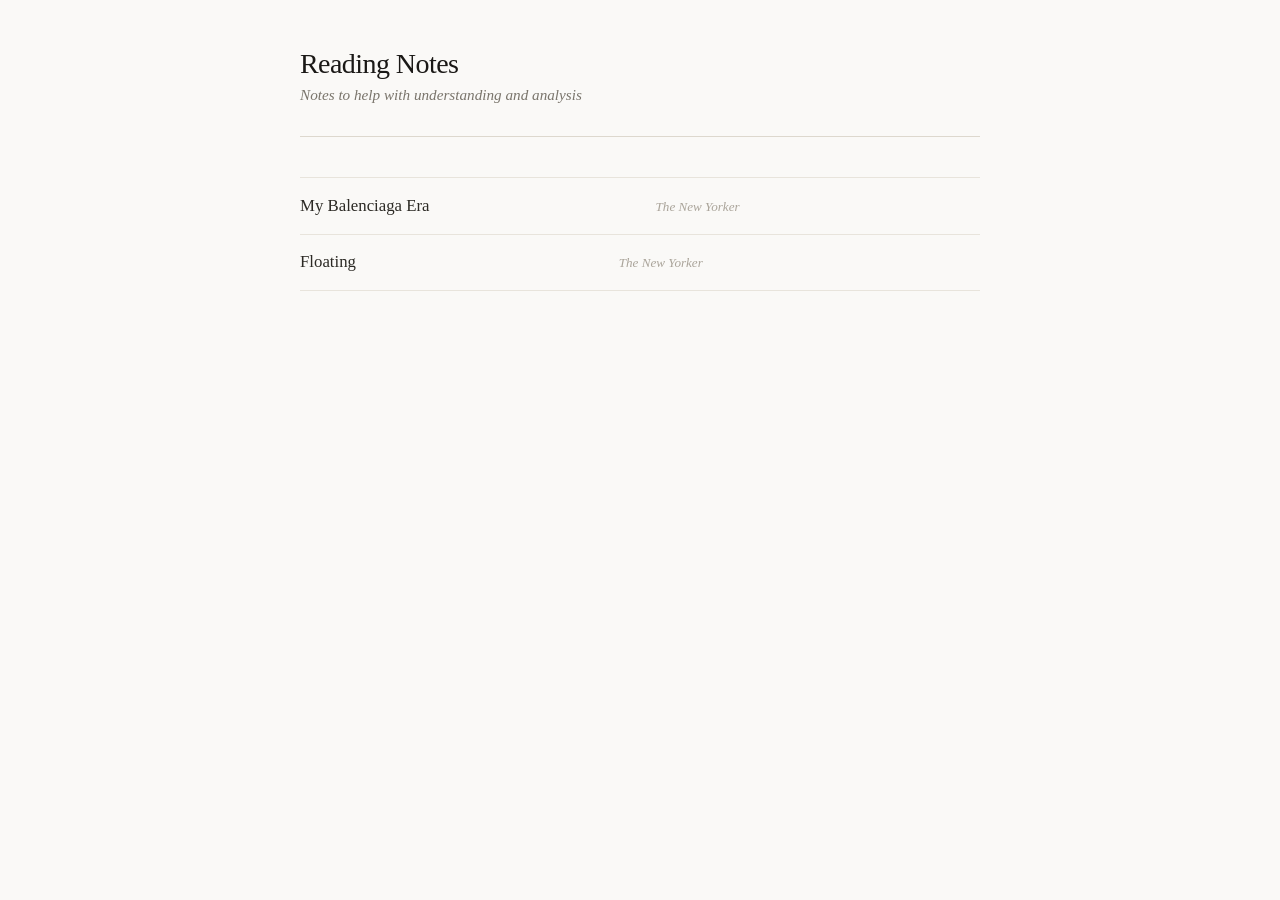
==== index.html @ fe5b50ab "Index page" ====
<!DOCTYPE html>
<html lang="en">
<head>
  <meta charset="UTF-8">
  <meta name="viewport" content="width=device-width, initial-scale=1.0">
  <title>Reading Notes</title>
  <style>
    *, *::before, *::after { box-sizing: border-box; margin: 0; padding: 0; }

    body {
      font-family: Georgia, 'Times New Roman', serif;
      background: #faf9f7;
      color: #2c2a25;
      min-height: 100vh;
      padding: 3rem 1.5rem;
    }

    .container {
      max-width: 680px;
      margin: 0 auto;
    }

    header {
      border-bottom: 1px solid #ddd8ce;
      padding-bottom: 2rem;
      margin-bottom: 2.5rem;
    }

    header h1 {
      font-size: 1.75rem;
      font-weight: normal;
      letter-spacing: -0.02em;
      color: #1a1816;
      margin-bottom: 0.4rem;
    }

    header p {
      font-size: 0.95rem;
      color: #7a756c;
      font-style: italic;
    }

    .book-list {
      list-style: none;
    }

    .book-list li {
      border-bottom: 1px solid #e8e4dc;
    }

    .book-list li:first-child {
      border-top: 1px solid #e8e4dc;
    }

    .book-list a {
      display: flex;
      align-items: baseline;
      justify-content: space-between;
      gap: 1rem;
      padding: 1.1rem 0;
      text-decoration: none;
      color: inherit;
      transition: color 0.15s;
    }

    .book-list a:hover {
      color: #8b4513;
    }

    .book-list a:hover .arrow {
      opacity: 1;
      transform: translateX(3px);
    }

    .book-title {
      font-size: 1.05rem;
      color: inherit;
    }

    .book-meta {
      font-size: 0.82rem;
      color: #aaa49a;
      font-style: italic;
      white-space: nowrap;
      flex-shrink: 0;
    }

    .arrow {
      font-size: 0.9rem;
      color: #8b4513;
      opacity: 0;
      transition: opacity 0.15s, transform 0.15s;
    }

    footer {
      margin-top: 3rem;
      padding-top: 1.5rem;
      border-top: 1px solid #e8e4dc;
      font-size: 0.8rem;
      color: #b5b0a6;
      font-style: italic;
    }

    /* ── HOW TO ADD A NEW BOOK ───────────────────────────────────────
       Copy one <li> block below and paste it at the top of the list.
       Change the href to your new *analysis.html filename,
       and update the title text and source in .book-meta.
       ────────────────────────────────────────────────────────────── */
  </style>
</head>
<body>
  <div class="container">

    <header>
      <h1>Reading Notes</h1>
      <p>Notes to help with understanding and analysis</p>
    </header>

    <ul class="book-list">

      <!-- ADD NEW ENTRIES AT THE TOP OF THIS LIST -->

      <li>
        <a href="NYT_My_Balenciaga_analysis.html">
          <span class="book-title">My Balenciaga Era</span>
          <span class="book-meta">The New Yorker</span>
          <span class="arrow">→</span>
        </a>
      </li>

      <li>
        <a href="NYT_Floating_analysis.html">
          <span class="book-title">Floating</span>
          <span class="book-meta">The New Yorker</span>
          <span class="arrow">→</span>
        </a>
      </li>

    </ul>

  </div>
</body>
</html>
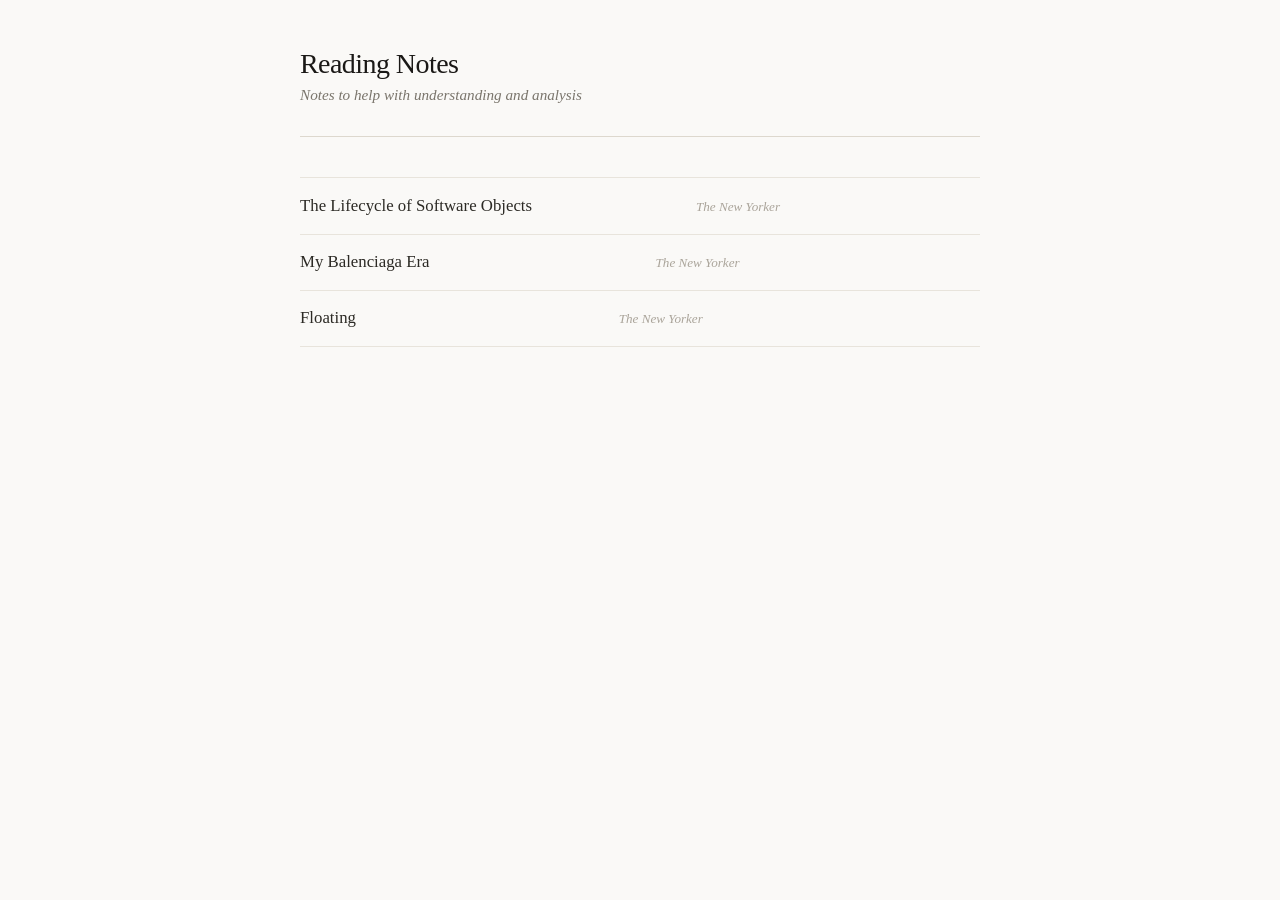
==== commit 8017e734: "add index.html" ====
--- a/index.html
+++ b/index.html
@@ -121,6 +121,14 @@
       <!-- ADD NEW ENTRIES AT THE TOP OF THIS LIST -->
 
       <li>
+        <a href="lifecycle_software_objects_analysis.html">
+          <span class="book-title">The Lifecycle of Software Objects</span>
+          <span class="book-meta">The New Yorker</span>
+          <span class="arrow">u2192</span>
+        </a>
+      </li>
+
+      <li>
         <a href="NYT_My_Balenciaga_analysis.html">
           <span class="book-title">My Balenciaga Era</span>
           <span class="book-meta">The New Yorker</span>
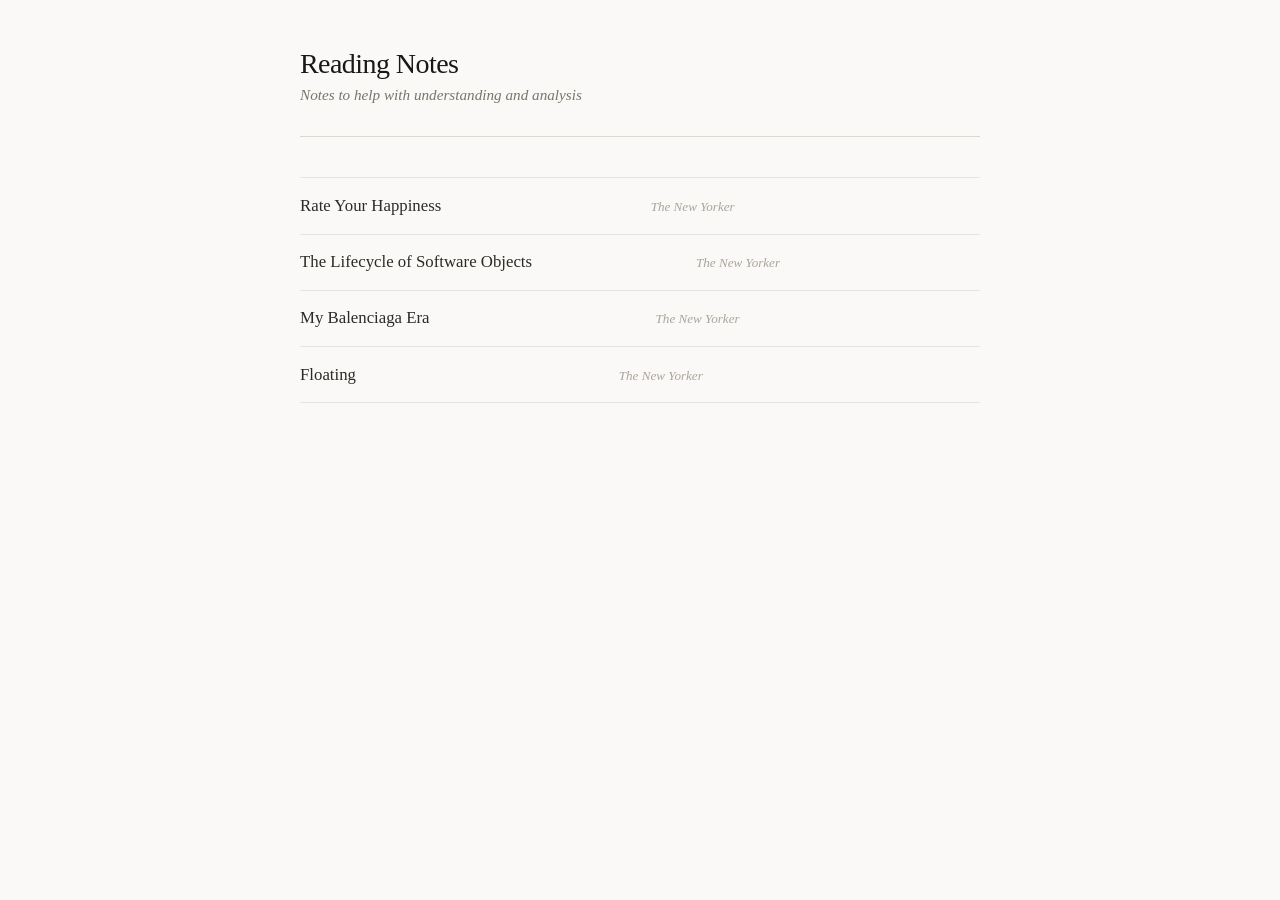
==== commit d14f9743: "add index.html" ====
--- a/index.html
+++ b/index.html
@@ -121,6 +121,14 @@
       <!-- ADD NEW ENTRIES AT THE TOP OF THIS LIST -->
 
       <li>
+        <a href="rate-your-happiness-analysis.html">
+          <span class="book-title">Rate Your Happiness</span>
+          <span class="book-meta">The New Yorker</span>
+          <span class="arrow">u2192</span>
+        </a>
+      </li>
+
+      <li>
         <a href="lifecycle_software_objects_analysis.html">
           <span class="book-title">The Lifecycle of Software Objects</span>
           <span class="book-meta">The New Yorker</span>
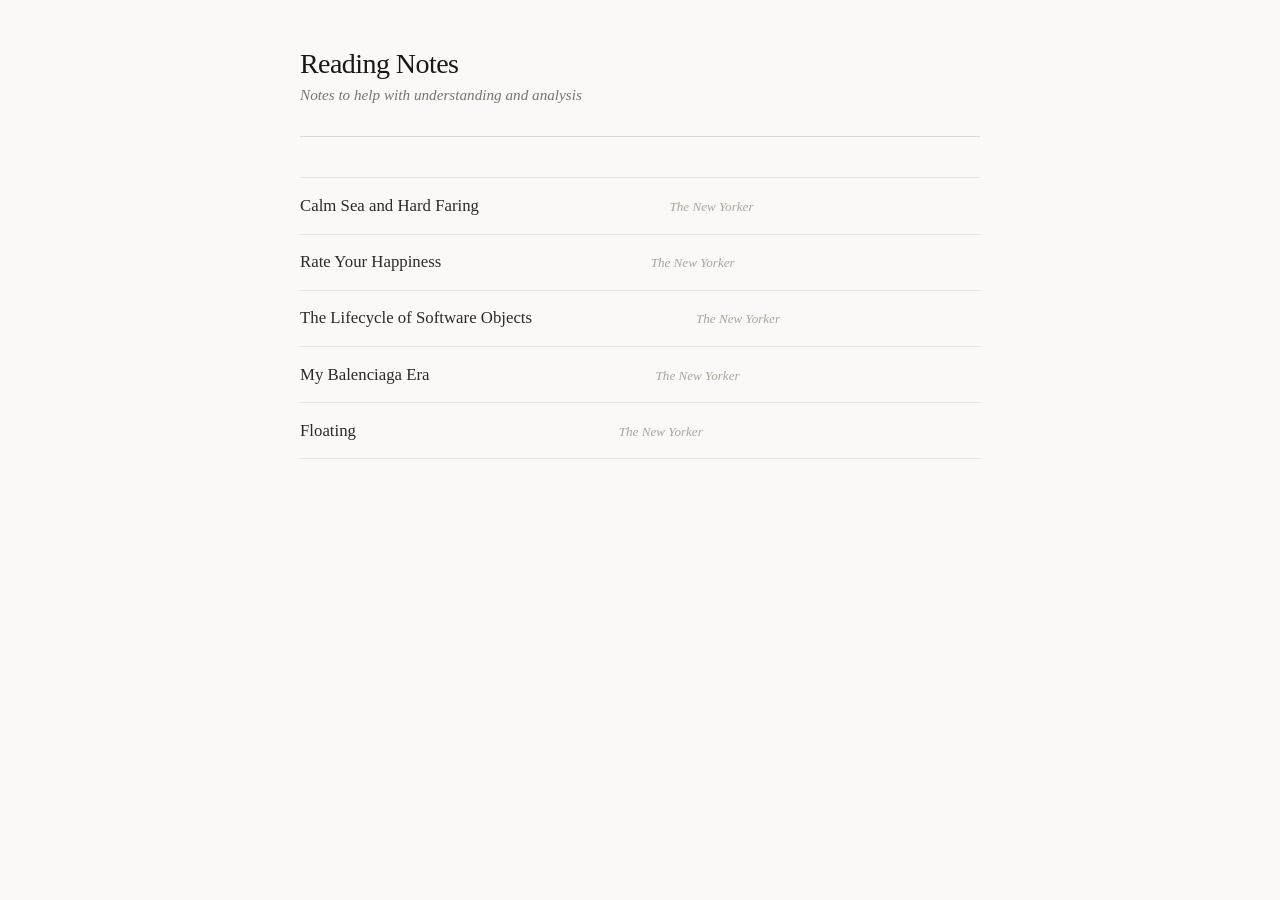
==== commit f142f38a: "add index.html" ====
--- a/index.html
+++ b/index.html
@@ -121,6 +121,14 @@
       <!-- ADD NEW ENTRIES AT THE TOP OF THIS LIST -->
 
       <li>
+        <a href="calm_sea_analysis.html">
+          <span class="book-title">Calm Sea and Hard Faring</span>
+          <span class="book-meta">The New Yorker</span>
+          <span class="arrow">u2192</span>
+        </a>
+      </li>
+
+      <li>
         <a href="rate-your-happiness-analysis.html">
           <span class="book-title">Rate Your Happiness</span>
           <span class="book-meta">The New Yorker</span>
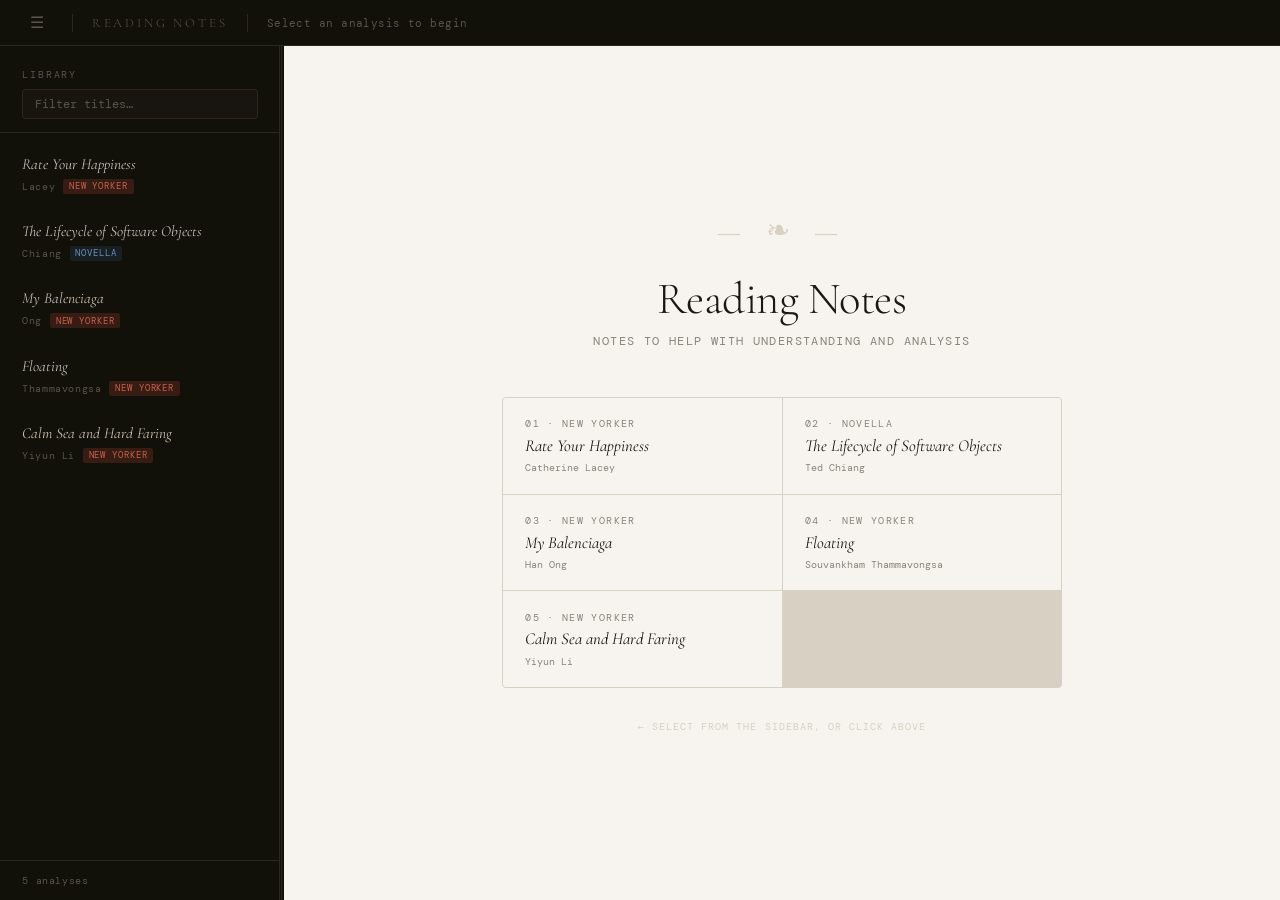
==== commit c73881e3: "Replace index.html with index_v2.html" ====
--- a/index.html
+++ b/index.html
@@ -4,164 +4,874 @@
   <meta charset="UTF-8">
   <meta name="viewport" content="width=device-width, initial-scale=1.0">
   <title>Reading Notes</title>
+  <link href="https://fonts.googleapis.com/css2?family=Cormorant+Garamond:ital,wght@0,300;0,400;0,600;1,300;1,400&family=DM+Mono:wght@300;400&display=swap" rel="stylesheet">
   <style>
     *, *::before, *::after { box-sizing: border-box; margin: 0; padding: 0; }
 
+    :root {
+      --sidebar-w: 280px;
+      --sidebar-bg: #111009;
+      --sidebar-border: #2a2720;
+      --ink: #1a1714;
+      --paper: #f7f4ef;
+      --paper2: #f0ebe2;
+      --rule: #d8d0c2;
+      --accent: #8b3a2a;
+      --accent-muted: #c8604a;
+      --gold: #9a7c3a;
+      --muted: #8a847a;
+      --sidebar-text: #c8c0b0;
+      --sidebar-muted: #5a5448;
+      --sidebar-active-bg: #1e1b14;
+      --sidebar-active-border: #8b3a2a;
+      --sidebar-hover-bg: #181510;
+      --transition: 0.22s ease;
+    }
+
+    html, body {
+      height: 100%;
+      overflow: hidden;
+    }
+
     body {
-      font-family: Georgia, 'Times New Roman', serif;
-      background: #faf9f7;
-      color: #2c2a25;
-      min-height: 100vh;
-      padding: 3rem 1.5rem;
-    }
-
-    .container {
-      max-width: 680px;
-      margin: 0 auto;
-    }
-
-    header {
-      border-bottom: 1px solid #ddd8ce;
-      padding-bottom: 2rem;
-      margin-bottom: 2.5rem;
-    }
-
-    header h1 {
-      font-size: 1.75rem;
-      font-weight: normal;
-      letter-spacing: -0.02em;
-      color: #1a1816;
-      margin-bottom: 0.4rem;
-    }
-
-    header p {
-      font-size: 0.95rem;
-      color: #7a756c;
+      font-family: 'Cormorant Garamond', Georgia, serif;
+      background: var(--sidebar-bg);
+      color: var(--ink);
+      display: flex;
+      flex-direction: column;
+    }
+
+    /* ── TOP BAR ── */
+    .topbar {
+      height: 46px;
+      background: var(--sidebar-bg);
+      border-bottom: 1px solid var(--sidebar-border);
+      display: flex;
+      align-items: center;
+      padding: 0 1.4rem;
+      gap: 1.2rem;
+      flex-shrink: 0;
+      position: relative;
+      z-index: 10;
+    }
+
+    .topbar-title {
+      font-family: 'Cormorant Garamond', serif;
+      font-size: 0.8rem;
+      font-weight: 300;
+      letter-spacing: 0.22em;
+      text-transform: uppercase;
+      color: var(--sidebar-muted);
+    }
+
+    .topbar-divider {
+      width: 1px;
+      height: 18px;
+      background: var(--sidebar-border);
+    }
+
+    .topbar-breadcrumb {
+      font-family: 'DM Mono', monospace;
+      font-size: 0.68rem;
+      color: var(--sidebar-muted);
+      letter-spacing: 0.04em;
+      transition: color var(--transition);
+      flex: 1;
+      overflow: hidden;
+      text-overflow: ellipsis;
+      white-space: nowrap;
+    }
+
+    .topbar-breadcrumb.active {
+      color: var(--sidebar-text);
+    }
+
+    .topbar-actions {
+      display: flex;
+      align-items: center;
+      gap: 0.6rem;
+      margin-left: auto;
+    }
+
+    .topbar-btn {
+      background: none;
+      border: 1px solid var(--sidebar-border);
+      border-radius: 3px;
+      color: var(--sidebar-muted);
+      font-family: 'DM Mono', monospace;
+      font-size: 0.65rem;
+      letter-spacing: 0.08em;
+      padding: 0.3rem 0.65rem;
+      cursor: pointer;
+      transition: all var(--transition);
+      text-transform: uppercase;
+    }
+    .topbar-btn:hover {
+      border-color: var(--sidebar-text);
+      color: var(--sidebar-text);
+    }
+    .topbar-btn.active {
+      border-color: var(--accent-muted);
+      color: var(--accent-muted);
+    }
+
+    /* ── MAIN LAYOUT ── */
+    .layout {
+      display: flex;
+      flex: 1;
+      overflow: hidden;
+    }
+
+    /* ── SIDEBAR ── */
+    .sidebar {
+      width: var(--sidebar-w);
+      background: var(--sidebar-bg);
+      border-right: 1px solid var(--sidebar-border);
+      display: flex;
+      flex-direction: column;
+      flex-shrink: 0;
+      overflow: hidden;
+      transition: width var(--transition);
+    }
+
+    .sidebar.collapsed {
+      width: 0;
+      border-right-width: 0;
+    }
+
+    .sidebar-inner {
+      width: var(--sidebar-w);
+      display: flex;
+      flex-direction: column;
+      height: 100%;
+      overflow: hidden;
+    }
+
+    .sidebar-header {
+      padding: 1.4rem 1.4rem 0.8rem;
+      border-bottom: 1px solid var(--sidebar-border);
+    }
+
+    .sidebar-label {
+      font-family: 'DM Mono', monospace;
+      font-size: 0.62rem;
+      letter-spacing: 0.18em;
+      text-transform: uppercase;
+      color: var(--sidebar-muted);
+      margin-bottom: 0.5rem;
+    }
+
+    .sidebar-search {
+      width: 100%;
+      background: #181510;
+      border: 1px solid var(--sidebar-border);
+      border-radius: 3px;
+      color: var(--sidebar-text);
+      font-family: 'DM Mono', monospace;
+      font-size: 0.72rem;
+      padding: 0.4rem 0.7rem;
+      outline: none;
+      transition: border-color var(--transition);
+    }
+    .sidebar-search::placeholder { color: var(--sidebar-muted); }
+    .sidebar-search:focus { border-color: var(--accent); }
+
+    .sidebar-list {
+      flex: 1;
+      overflow-y: auto;
+      padding: 0.5rem 0;
+      scrollbar-width: thin;
+      scrollbar-color: var(--sidebar-border) transparent;
+    }
+    .sidebar-list::-webkit-scrollbar { width: 3px; }
+    .sidebar-list::-webkit-scrollbar-thumb { background: var(--sidebar-border); border-radius: 2px; }
+
+    .book-item {
+      display: block;
+      padding: 0.85rem 1.4rem 0.85rem 1.2rem;
+      cursor: pointer;
+      border-left: 3px solid transparent;
+      border-bottom: 1px solid transparent;
+      transition: all var(--transition);
+      position: relative;
+      text-decoration: none;
+    }
+    .book-item:hover {
+      background: var(--sidebar-hover-bg);
+      border-bottom-color: var(--sidebar-border);
+    }
+    .book-item.active {
+      background: var(--sidebar-active-bg);
+      border-left-color: var(--sidebar-active-border);
+      border-bottom-color: var(--sidebar-border);
+    }
+    .book-item.hidden {
+      display: none;
+    }
+
+    .book-item-title {
+      font-family: 'Cormorant Garamond', serif;
+      font-size: 0.96rem;
+      font-weight: 400;
       font-style: italic;
-    }
-
-    .book-list {
-      list-style: none;
-    }
-
-    .book-list li {
-      border-bottom: 1px solid #e8e4dc;
-    }
-
-    .book-list li:first-child {
-      border-top: 1px solid #e8e4dc;
-    }
-
-    .book-list a {
-      display: flex;
-      align-items: baseline;
-      justify-content: space-between;
+      color: var(--sidebar-text);
+      line-height: 1.3;
+      margin-bottom: 0.25rem;
+      transition: color var(--transition);
+    }
+    .book-item:hover .book-item-title,
+    .book-item.active .book-item-title {
+      color: #e8e0d0;
+    }
+
+    .book-item-meta {
+      font-family: 'DM Mono', monospace;
+      font-size: 0.62rem;
+      letter-spacing: 0.06em;
+      color: var(--sidebar-muted);
+      display: flex;
+      align-items: center;
+      gap: 0.5rem;
+    }
+    .book-item.active .book-item-meta {
+      color: #7a6858;
+    }
+
+    .book-item-tag {
+      display: inline-block;
+      padding: 0.1rem 0.35rem;
+      border-radius: 2px;
+      font-size: 0.58rem;
+      letter-spacing: 0.1em;
+      text-transform: uppercase;
+    }
+    .tag-nyr { background: rgba(139,58,42,0.3); color: #c86050; }
+    .tag-novella { background: rgba(42,70,100,0.3); color: #6890c0; }
+    .tag-novel { background: rgba(60,90,60,0.3); color: #70b070; }
+
+    .sidebar-footer {
+      padding: 0.8rem 1.4rem;
+      border-top: 1px solid var(--sidebar-border);
+      font-family: 'DM Mono', monospace;
+      font-size: 0.62rem;
+      color: var(--sidebar-muted);
+      letter-spacing: 0.06em;
+    }
+
+    /* ── CONTENT PANE ── */
+    .content-pane {
+      flex: 1;
+      display: flex;
+      flex-direction: column;
+      overflow: hidden;
+      background: var(--paper);
+      position: relative;
+    }
+
+    /* ── WELCOME SCREEN ── */
+    .welcome {
+      flex: 1;
+      display: flex;
+      flex-direction: column;
+      align-items: center;
+      justify-content: center;
+      padding: 3rem 2rem;
+      background: var(--paper);
+      gap: 0;
+    }
+
+    .welcome-ornament {
+      font-size: 1.8rem;
+      color: var(--rule);
+      margin-bottom: 1.5rem;
+      letter-spacing: 0.3em;
+    }
+
+    .welcome-title {
+      font-family: 'Cormorant Garamond', serif;
+      font-size: 2.8rem;
+      font-weight: 300;
+      color: var(--ink);
+      letter-spacing: -0.01em;
+      margin-bottom: 0.5rem;
+      text-align: center;
+    }
+
+    .welcome-sub {
+      font-family: 'DM Mono', monospace;
+      font-size: 0.72rem;
+      color: var(--muted);
+      letter-spacing: 0.12em;
+      text-transform: uppercase;
+      margin-bottom: 3rem;
+    }
+
+    .welcome-grid {
+      display: grid;
+      grid-template-columns: repeat(2, 1fr);
+      gap: 1px;
+      max-width: 560px;
+      width: 100%;
+      background: var(--rule);
+      border: 1px solid var(--rule);
+      border-radius: 4px;
+      overflow: hidden;
+    }
+
+    .welcome-card {
+      background: var(--paper);
+      padding: 1.2rem 1.4rem;
+      cursor: pointer;
+      transition: background var(--transition);
+      display: flex;
+      flex-direction: column;
+      gap: 0.3rem;
+    }
+    .welcome-card:hover {
+      background: var(--paper2);
+    }
+
+    .welcome-card-num {
+      font-family: 'DM Mono', monospace;
+      font-size: 0.6rem;
+      color: var(--muted);
+      letter-spacing: 0.14em;
+      text-transform: uppercase;
+    }
+
+    .welcome-card-title {
+      font-family: 'Cormorant Garamond', serif;
+      font-size: 1.05rem;
+      font-style: italic;
+      color: var(--ink);
+      line-height: 1.3;
+    }
+
+    .welcome-card-author {
+      font-family: 'DM Mono', monospace;
+      font-size: 0.62rem;
+      color: var(--muted);
+    }
+
+    .welcome-hint {
+      margin-top: 2rem;
+      font-family: 'DM Mono', monospace;
+      font-size: 0.65rem;
+      color: var(--rule);
+      letter-spacing: 0.1em;
+      text-transform: uppercase;
+    }
+
+    /* ── ANALYSIS FRAME ── */
+    .analysis-frame-wrap {
+      flex: 1;
+      display: none;
+      flex-direction: column;
+      overflow: hidden;
+      position: relative;
+    }
+    .analysis-frame-wrap.active {
+      display: flex;
+    }
+
+    .frame-loading {
+      position: absolute;
+      inset: 0;
+      background: var(--paper);
+      display: flex;
+      flex-direction: column;
+      align-items: center;
+      justify-content: center;
       gap: 1rem;
-      padding: 1.1rem 0;
-      text-decoration: none;
-      color: inherit;
-      transition: color 0.15s;
-    }
-
-    .book-list a:hover {
-      color: #8b4513;
-    }
-
-    .book-list a:hover .arrow {
-      opacity: 1;
-      transform: translateX(3px);
-    }
-
-    .book-title {
-      font-size: 1.05rem;
-      color: inherit;
-    }
-
-    .book-meta {
-      font-size: 0.82rem;
-      color: #aaa49a;
-      font-style: italic;
-      white-space: nowrap;
+      z-index: 5;
+      transition: opacity 0.3s ease;
+    }
+    .frame-loading.hidden {
+      opacity: 0;
+      pointer-events: none;
+    }
+
+    .loading-spinner {
+      width: 28px;
+      height: 28px;
+      border: 2px solid var(--rule);
+      border-top-color: var(--accent);
+      border-radius: 50%;
+      animation: spin 0.8s linear infinite;
+    }
+    @keyframes spin { to { transform: rotate(360deg); } }
+
+    .loading-text {
+      font-family: 'DM Mono', monospace;
+      font-size: 0.68rem;
+      color: var(--muted);
+      letter-spacing: 0.12em;
+      text-transform: uppercase;
+    }
+
+    .analysis-iframe {
+      flex: 1;
+      border: none;
+      width: 100%;
+      background: var(--paper);
+    }
+
+    /* ── COLLAPSE TOGGLE ── */
+    .collapse-btn {
+      background: none;
+      border: none;
+      color: var(--sidebar-muted);
+      cursor: pointer;
+      padding: 0.3rem 0.5rem;
+      font-size: 1rem;
+      line-height: 1;
+      transition: color var(--transition);
+      border-radius: 2px;
+    }
+    .collapse-btn:hover {
+      color: var(--sidebar-text);
+      background: rgba(255,255,255,0.04);
+    }
+
+    /* ── RESIZE HANDLE ── */
+    .resize-handle {
+      width: 4px;
+      cursor: col-resize;
+      background: transparent;
       flex-shrink: 0;
-    }
-
-    .arrow {
-      font-size: 0.9rem;
-      color: #8b4513;
-      opacity: 0;
-      transition: opacity 0.15s, transform 0.15s;
-    }
-
-    footer {
-      margin-top: 3rem;
-      padding-top: 1.5rem;
-      border-top: 1px solid #e8e4dc;
-      font-size: 0.8rem;
-      color: #b5b0a6;
-      font-style: italic;
-    }
-
-    /* ── HOW TO ADD A NEW BOOK ───────────────────────────────────────
-       Copy one <li> block below and paste it at the top of the list.
-       Change the href to your new *analysis.html filename,
-       and update the title text and source in .book-meta.
-       ────────────────────────────────────────────────────────────── */
+      position: relative;
+      transition: background var(--transition);
+    }
+    .resize-handle::after {
+      content: '';
+      position: absolute;
+      top: 0; bottom: 0;
+      left: 1px;
+      width: 1px;
+      background: var(--sidebar-border);
+      transition: background var(--transition), width var(--transition), left var(--transition);
+    }
+    .resize-handle:hover::after,
+    .resize-handle.dragging::after {
+      background: var(--accent);
+      width: 2px;
+      left: 1px;
+    }
+
+    /* ── EMPTY / NO RESULTS ── */
+    .no-results {
+      padding: 1.5rem 1.4rem;
+      font-family: 'DM Mono', monospace;
+      font-size: 0.68rem;
+      color: var(--sidebar-muted);
+      letter-spacing: 0.06em;
+      display: none;
+    }
+
+    /* ── SCROLLBAR STYLING ── */
+    ::-webkit-scrollbar { width: 6px; height: 6px; }
+    ::-webkit-scrollbar-track { background: transparent; }
+    ::-webkit-scrollbar-thumb { background: var(--rule); border-radius: 3px; }
+
+    /* ── PRINT ── */
+    @media print {
+      .topbar, .sidebar { display: none; }
+      .content-pane { position: fixed; inset: 0; }
+    }
+
+    /* ── RESPONSIVE ── */
+    @media (max-width: 700px) {
+      :root { --sidebar-w: 100vw; }
+      .layout { position: relative; }
+      .sidebar {
+        position: absolute;
+        top: 0; left: 0; bottom: 0;
+        z-index: 20;
+        box-shadow: 4px 0 20px rgba(0,0,0,0.5);
+      }
+      .sidebar.collapsed {
+        width: 0;
+      }
+      .resize-handle { display: none; }
+    }
   </style>
 </head>
 <body>
-  <div class="container">
-
-    <header>
-      <h1>Reading Notes</h1>
-      <p>Notes to help with understanding and analysis</p>
-    </header>
-
-    <ul class="book-list">
-
-      <!-- ADD NEW ENTRIES AT THE TOP OF THIS LIST -->
-
-      <li>
-        <a href="calm_sea_analysis.html">
-          <span class="book-title">Calm Sea and Hard Faring</span>
-          <span class="book-meta">The New Yorker</span>
-          <span class="arrow">u2192</span>
+
+<!-- TOP BAR -->
+<div class="topbar">
+  <button class="collapse-btn" id="collapseBtn" title="Toggle sidebar" onclick="toggleSidebar()">
+    ☰
+  </button>
+  <div class="topbar-divider"></div>
+  <span class="topbar-title">Reading Notes</span>
+  <div class="topbar-divider"></div>
+  <span class="topbar-breadcrumb" id="breadcrumb">Select an analysis to begin</span>
+  <div class="topbar-actions">
+    <button class="topbar-btn" id="openTabBtn" onclick="openInTab()" style="display:none">Open in tab ↗</button>
+    <button class="topbar-btn" id="printBtn" onclick="printFrame()" style="display:none">Print</button>
+  </div>
+</div>
+
+<!-- MAIN LAYOUT -->
+<div class="layout" id="layout">
+
+  <!-- SIDEBAR -->
+  <div class="sidebar" id="sidebar">
+    <div class="sidebar-inner">
+
+      <div class="sidebar-header">
+        <div class="sidebar-label">Library</div>
+        <input
+          type="search"
+          class="sidebar-search"
+          id="searchInput"
+          placeholder="Filter titles…"
+          oninput="filterBooks(this.value)"
+          autocomplete="off"
+          spellcheck="false"
+        >
+      </div>
+
+      <div class="sidebar-list" id="bookList">
+
+        <a class="book-item"
+           data-file="rate-your-happiness-analysis.html"
+           data-title="Rate Your Happiness"
+           data-author="Catherine Lacey"
+           data-source="The New Yorker"
+           onclick="loadBook(this); return false;" href="#">
+          <div class="book-item-title">Rate Your Happiness</div>
+          <div class="book-item-meta">
+            <span>Lacey</span>
+            <span class="book-item-tag tag-nyr">New Yorker</span>
+          </div>
         </a>
-      </li>
-
-      <li>
-        <a href="rate-your-happiness-analysis.html">
-          <span class="book-title">Rate Your Happiness</span>
-          <span class="book-meta">The New Yorker</span>
-          <span class="arrow">u2192</span>
+
+        <a class="book-item"
+           data-file="lifecycle_software_objects_analysis.html"
+           data-title="The Lifecycle of Software Objects"
+           data-author="Ted Chiang"
+           data-source="Novella"
+           onclick="loadBook(this); return false;" href="#">
+          <div class="book-item-title">The Lifecycle of Software Objects</div>
+          <div class="book-item-meta">
+            <span>Chiang</span>
+            <span class="book-item-tag tag-novella">Novella</span>
+          </div>
         </a>
-      </li>
-
-      <li>
-        <a href="lifecycle_software_objects_analysis.html">
-          <span class="book-title">The Lifecycle of Software Objects</span>
-          <span class="book-meta">The New Yorker</span>
-          <span class="arrow">u2192</span>
+
+        <a class="book-item"
+           data-file="NYT_My_Balenciaga_analysis.html"
+           data-title="My Balenciaga"
+           data-author="Han Ong"
+           data-source="The New Yorker"
+           onclick="loadBook(this); return false;" href="#">
+          <div class="book-item-title">My Balenciaga</div>
+          <div class="book-item-meta">
+            <span>Ong</span>
+            <span class="book-item-tag tag-nyr">New Yorker</span>
+          </div>
         </a>
-      </li>
-
-      <li>
-        <a href="NYT_My_Balenciaga_analysis.html">
-          <span class="book-title">My Balenciaga Era</span>
-          <span class="book-meta">The New Yorker</span>
-          <span class="arrow">→</span>
+
+        <a class="book-item"
+           data-file="NYT_Floating_analysis.html"
+           data-title="Floating"
+           data-author="Souvankham Thammavongsa"
+           data-source="The New Yorker"
+           onclick="loadBook(this); return false;" href="#">
+          <div class="book-item-title">Floating</div>
+          <div class="book-item-meta">
+            <span>Thammavongsa</span>
+            <span class="book-item-tag tag-nyr">New Yorker</span>
+          </div>
         </a>
-      </li>
-
-      <li>
-        <a href="NYT_Floating_analysis.html">
-          <span class="book-title">Floating</span>
-          <span class="book-meta">The New Yorker</span>
-          <span class="arrow">→</span>
+
+        <a class="book-item"
+           data-file="calm_sea_analysis.html"
+           data-title="Calm Sea and Hard Faring"
+           data-author="Yiyun Li"
+           data-source="The New Yorker"
+           onclick="loadBook(this); return false;" href="#">
+          <div class="book-item-title">Calm Sea and Hard Faring</div>
+          <div class="book-item-meta">
+            <span>Yiyun Li</span>
+            <span class="book-item-tag tag-nyr">New Yorker</span>
+          </div>
         </a>
-      </li>
-
-    </ul>
-
+
+        <div class="no-results" id="noResults">No titles match</div>
+
+      </div>
+
+      <div class="sidebar-footer" id="sidebarCount">5 analyses</div>
+
+    </div>
   </div>
+
+  <!-- RESIZE HANDLE -->
+  <div class="resize-handle" id="resizeHandle"></div>
+
+  <!-- CONTENT PANE -->
+  <div class="content-pane" id="contentPane">
+
+    <!-- WELCOME -->
+    <div class="welcome" id="welcomeScreen">
+      <div class="welcome-ornament">— ❧ —</div>
+      <h1 class="welcome-title">Reading Notes</h1>
+      <p class="welcome-sub">Notes to help with understanding and analysis</p>
+
+      <div class="welcome-grid">
+        <div class="welcome-card" onclick="loadByFile('rate-your-happiness-analysis.html')">
+          <div class="welcome-card-num">01 · New Yorker</div>
+          <div class="welcome-card-title">Rate Your Happiness</div>
+          <div class="welcome-card-author">Catherine Lacey</div>
+        </div>
+        <div class="welcome-card" onclick="loadByFile('lifecycle_software_objects_analysis.html')">
+          <div class="welcome-card-num">02 · Novella</div>
+          <div class="welcome-card-title">The Lifecycle of Software Objects</div>
+          <div class="welcome-card-author">Ted Chiang</div>
+        </div>
+        <div class="welcome-card" onclick="loadByFile('NYT_My_Balenciaga_analysis.html')">
+          <div class="welcome-card-num">03 · New Yorker</div>
+          <div class="welcome-card-title">My Balenciaga</div>
+          <div class="welcome-card-author">Han Ong</div>
+        </div>
+        <div class="welcome-card" onclick="loadByFile('NYT_Floating_analysis.html')">
+          <div class="welcome-card-num">04 · New Yorker</div>
+          <div class="welcome-card-title">Floating</div>
+          <div class="welcome-card-author">Souvankham Thammavongsa</div>
+        </div>
+        <div class="welcome-card" onclick="loadByFile('calm_sea_analysis.html')">
+          <div class="welcome-card-num">05 · New Yorker</div>
+          <div class="welcome-card-title">Calm Sea and Hard Faring</div>
+          <div class="welcome-card-author">Yiyun Li</div>
+        </div>
+      </div>
+
+      <p class="welcome-hint">← select from the sidebar, or click above</p>
+    </div>
+
+    <!-- ANALYSIS FRAME -->
+    <div class="analysis-frame-wrap" id="frameWrap">
+      <div class="frame-loading" id="frameLoading">
+        <div class="loading-spinner"></div>
+        <div class="loading-text">Loading analysis…</div>
+      </div>
+      <iframe
+        id="analysisFrame"
+        class="analysis-iframe"
+        title="Literary Analysis"
+        sandbox="allow-scripts allow-same-origin allow-popups allow-forms"
+      ></iframe>
+    </div>
+
+  </div>
+</div>
+
+<script>
+  /* ── STATE ── */
+  let currentFile = null;
+  let sidebarOpen = true;
+  const SIDEBAR_WIDTH_KEY = 'rn_sidebar_w';
+
+  /* ── SIDEBAR TOGGLE ── */
+  function toggleSidebar() {
+    sidebarOpen = !sidebarOpen;
+    const sidebar = document.getElementById('sidebar');
+    const handle  = document.getElementById('resizeHandle');
+    sidebar.classList.toggle('collapsed', !sidebarOpen);
+    handle.style.display = sidebarOpen ? '' : 'none';
+  }
+
+  /* ── LOAD BY FILE (from welcome cards) ── */
+  function loadByFile(filename) {
+    const item = document.querySelector(`.book-item[data-file="${filename}"]`);
+    if (item) loadBook(item);
+  }
+
+  /* ── LOAD BOOK ── */
+  function loadBook(item) {
+    const file   = item.dataset.file;
+    const title  = item.dataset.title;
+    const author = item.dataset.author;
+
+    if (file === currentFile) return;
+    currentFile = file;
+
+    /* Sidebar active state */
+    document.querySelectorAll('.book-item').forEach(el => el.classList.remove('active'));
+    item.classList.add('active');
+
+    /* Breadcrumb */
+    const bc = document.getElementById('breadcrumb');
+    bc.textContent = `${title} — ${author}`;
+    bc.classList.add('active');
+
+    /* Show buttons */
+    document.getElementById('openTabBtn').style.display = '';
+    document.getElementById('printBtn').style.display = '';
+
+    /* Show frame area, hide welcome */
+    document.getElementById('welcomeScreen').style.display = 'none';
+    const wrap = document.getElementById('frameWrap');
+    wrap.classList.add('active');
+
+    /* Show loading indicator */
+    const loading = document.getElementById('frameLoading');
+    loading.classList.remove('hidden');
+
+    /* Load iframe */
+    const frame = document.getElementById('analysisFrame');
+    frame.onload = () => {
+      loading.classList.add('hidden');
+    };
+    frame.onerror = () => {
+      loading.classList.add('hidden');
+    };
+    frame.src = file;
+
+    /* On mobile, auto-collapse sidebar after selection */
+    if (window.innerWidth <= 700) {
+      setTimeout(() => { sidebarOpen = false; document.getElementById('sidebar').classList.add('collapsed'); }, 200);
+    }
+  }
+
+  /* ── OPEN IN TAB ── */
+  function openInTab() {
+    if (currentFile) window.open(currentFile, '_blank');
+  }
+
+  /* ── PRINT ── */
+  function printFrame() {
+    const frame = document.getElementById('analysisFrame');
+    if (frame && frame.contentWindow) {
+      frame.contentWindow.print();
+    }
+  }
+
+  /* ── SEARCH / FILTER ── */
+  function filterBooks(query) {
+    const q = query.trim().toLowerCase();
+    const items = document.querySelectorAll('.book-item');
+    let visible = 0;
+
+    items.forEach(item => {
+      const title  = (item.dataset.title  || '').toLowerCase();
+      const author = (item.dataset.author || '').toLowerCase();
+      const source = (item.dataset.source || '').toLowerCase();
+      const match  = !q || title.includes(q) || author.includes(q) || source.includes(q);
+      item.classList.toggle('hidden', !match);
+      if (match) visible++;
+    });
+
+    document.getElementById('noResults').style.display = visible === 0 ? 'block' : 'none';
+    document.getElementById('sidebarCount').textContent = q
+      ? `${visible} of ${items.length} shown`
+      : `${items.length} analyses`;
+  }
+
+  /* ── KEYBOARD NAVIGATION ── */
+  document.addEventListener('keydown', (e) => {
+    /* Escape: clear search */
+    if (e.key === 'Escape') {
+      const search = document.getElementById('searchInput');
+      if (document.activeElement === search && search.value) {
+        search.value = '';
+        filterBooks('');
+        return;
+      }
+      if (e.key === 'Escape' && !sidebarOpen) toggleSidebar();
+    }
+
+    /* [ / ] : cycle through books */
+    if ((e.key === ']' || e.key === '[') && !e.ctrlKey && !e.metaKey) {
+      if (document.activeElement.tagName === 'INPUT') return;
+      const items = Array.from(document.querySelectorAll('.book-item:not(.hidden)'));
+      if (!items.length) return;
+      const idx = items.findIndex(i => i.classList.contains('active'));
+      let next = e.key === ']'
+        ? (idx + 1) % items.length
+        : (idx - 1 + items.length) % items.length;
+      if (idx === -1) next = 0;
+      loadBook(items[next]);
+      e.preventDefault();
+    }
+
+    /* / : focus search */
+    if (e.key === '/' && !e.ctrlKey && !e.metaKey) {
+      if (document.activeElement.tagName !== 'INPUT') {
+        document.getElementById('searchInput').focus();
+        e.preventDefault();
+      }
+    }
+  });
+
+  /* ── RESIZE HANDLE ── */
+  (function initResize() {
+    const handle  = document.getElementById('resizeHandle');
+    const sidebar = document.getElementById('sidebar');
+    let dragging = false;
+    let startX, startW;
+
+    /* Restore saved width */
+    const saved = localStorage.getItem(SIDEBAR_WIDTH_KEY);
+    if (saved) {
+      const w = parseInt(saved, 10);
+      if (w >= 160 && w <= 520) {
+        document.documentElement.style.setProperty('--sidebar-w', w + 'px');
+        sidebar.style.width = w + 'px';
+        sidebar.querySelector('.sidebar-inner').style.width = w + 'px';
+      }
+    }
+
+    handle.addEventListener('mousedown', (e) => {
+      dragging = true;
+      startX = e.clientX;
+      startW = sidebar.offsetWidth;
+      handle.classList.add('dragging');
+      document.body.style.userSelect = 'none';
+      document.body.style.cursor = 'col-resize';
+    });
+
+    document.addEventListener('mousemove', (e) => {
+      if (!dragging) return;
+      const delta = e.clientX - startX;
+      const newW  = Math.min(520, Math.max(160, startW + delta));
+      sidebar.style.width = newW + 'px';
+      sidebar.querySelector('.sidebar-inner').style.width = newW + 'px';
+    });
+
+    document.addEventListener('mouseup', () => {
+      if (!dragging) return;
+      dragging = false;
+      handle.classList.remove('dragging');
+      document.body.style.userSelect = '';
+      document.body.style.cursor = '';
+      localStorage.setItem(SIDEBAR_WIDTH_KEY, sidebar.offsetWidth);
+    });
+  })();
+
+  /* ── URL HASH ROUTING ── */
+  (function initRouting() {
+    function loadFromHash() {
+      const hash = decodeURIComponent(location.hash.slice(1));
+      if (hash) {
+        const item = document.querySelector(`.book-item[data-file="${hash}"]`);
+        if (item) { loadBook(item); return; }
+      }
+    }
+    loadFromHash();
+    window.addEventListener('hashchange', loadFromHash);
+
+    /* Update hash on load */
+    const origLoad = window.loadBook;
+    window.loadBook = function(item) {
+      origLoad(item);
+      history.replaceState(null, '', '#' + encodeURIComponent(item.dataset.file));
+    };
+  })();
+</script>
+
 </body>
 </html>
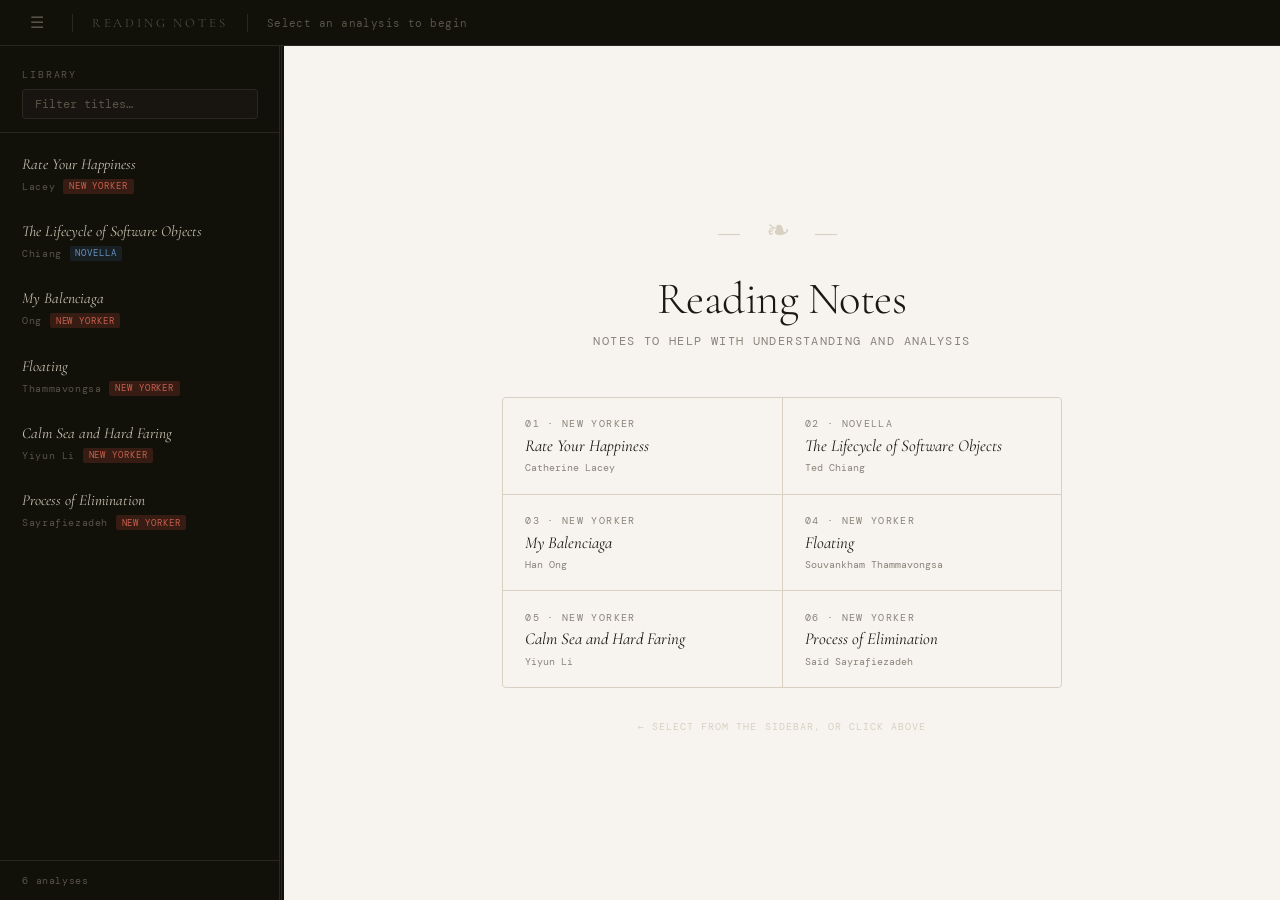
==== commit 4750aef4: "add index.html" ====
--- a/index.html
+++ b/index.html
@@ -600,11 +600,24 @@
           </div>
         </a>
 
+        <a class="book-item"
+           data-file="process_of_elimination_analysis.html"
+           data-title="Process of Elimination"
+           data-author="Saïd Sayrafiezadeh"
+           data-source="The New Yorker"
+           onclick="loadBook(this); return false;" href="#">
+          <div class="book-item-title">Process of Elimination</div>
+          <div class="book-item-meta">
+            <span>Sayrafiezadeh</span>
+            <span class="book-item-tag tag-nyr">New Yorker</span>
+          </div>
+        </a>
+
         <div class="no-results" id="noResults">No titles match</div>
 
       </div>
 
-      <div class="sidebar-footer" id="sidebarCount">5 analyses</div>
+      <div class="sidebar-footer" id="sidebarCount">6 analyses</div>
 
     </div>
   </div>
@@ -647,6 +660,11 @@
           <div class="welcome-card-title">Calm Sea and Hard Faring</div>
           <div class="welcome-card-author">Yiyun Li</div>
         </div>
+        <div class="welcome-card" onclick="loadByFile('process_of_elimination_analysis.html')">
+          <div class="welcome-card-num">06 · New Yorker</div>
+          <div class="welcome-card-title">Process of Elimination</div>
+          <div class="welcome-card-author">Saïd Sayrafiezadeh</div>
+        </div>
       </div>
 
       <p class="welcome-hint">← select from the sidebar, or click above</p>
